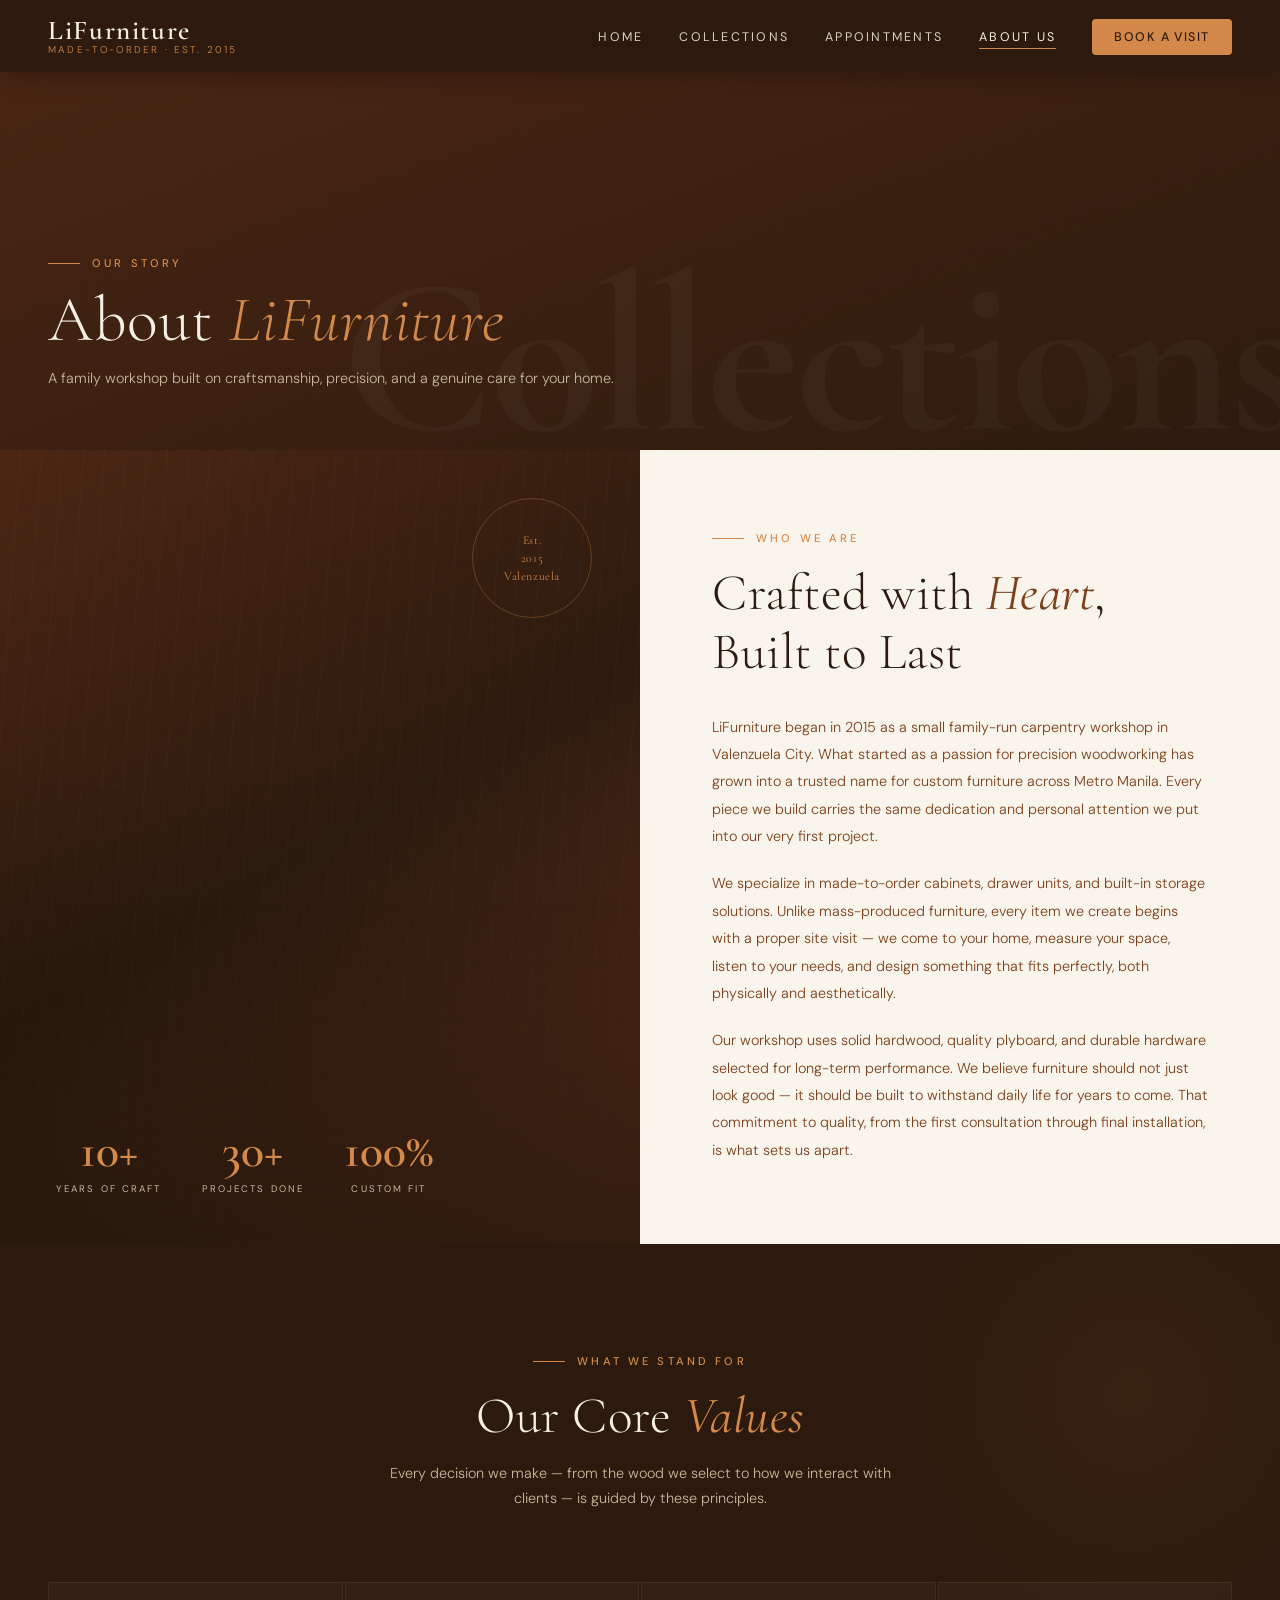
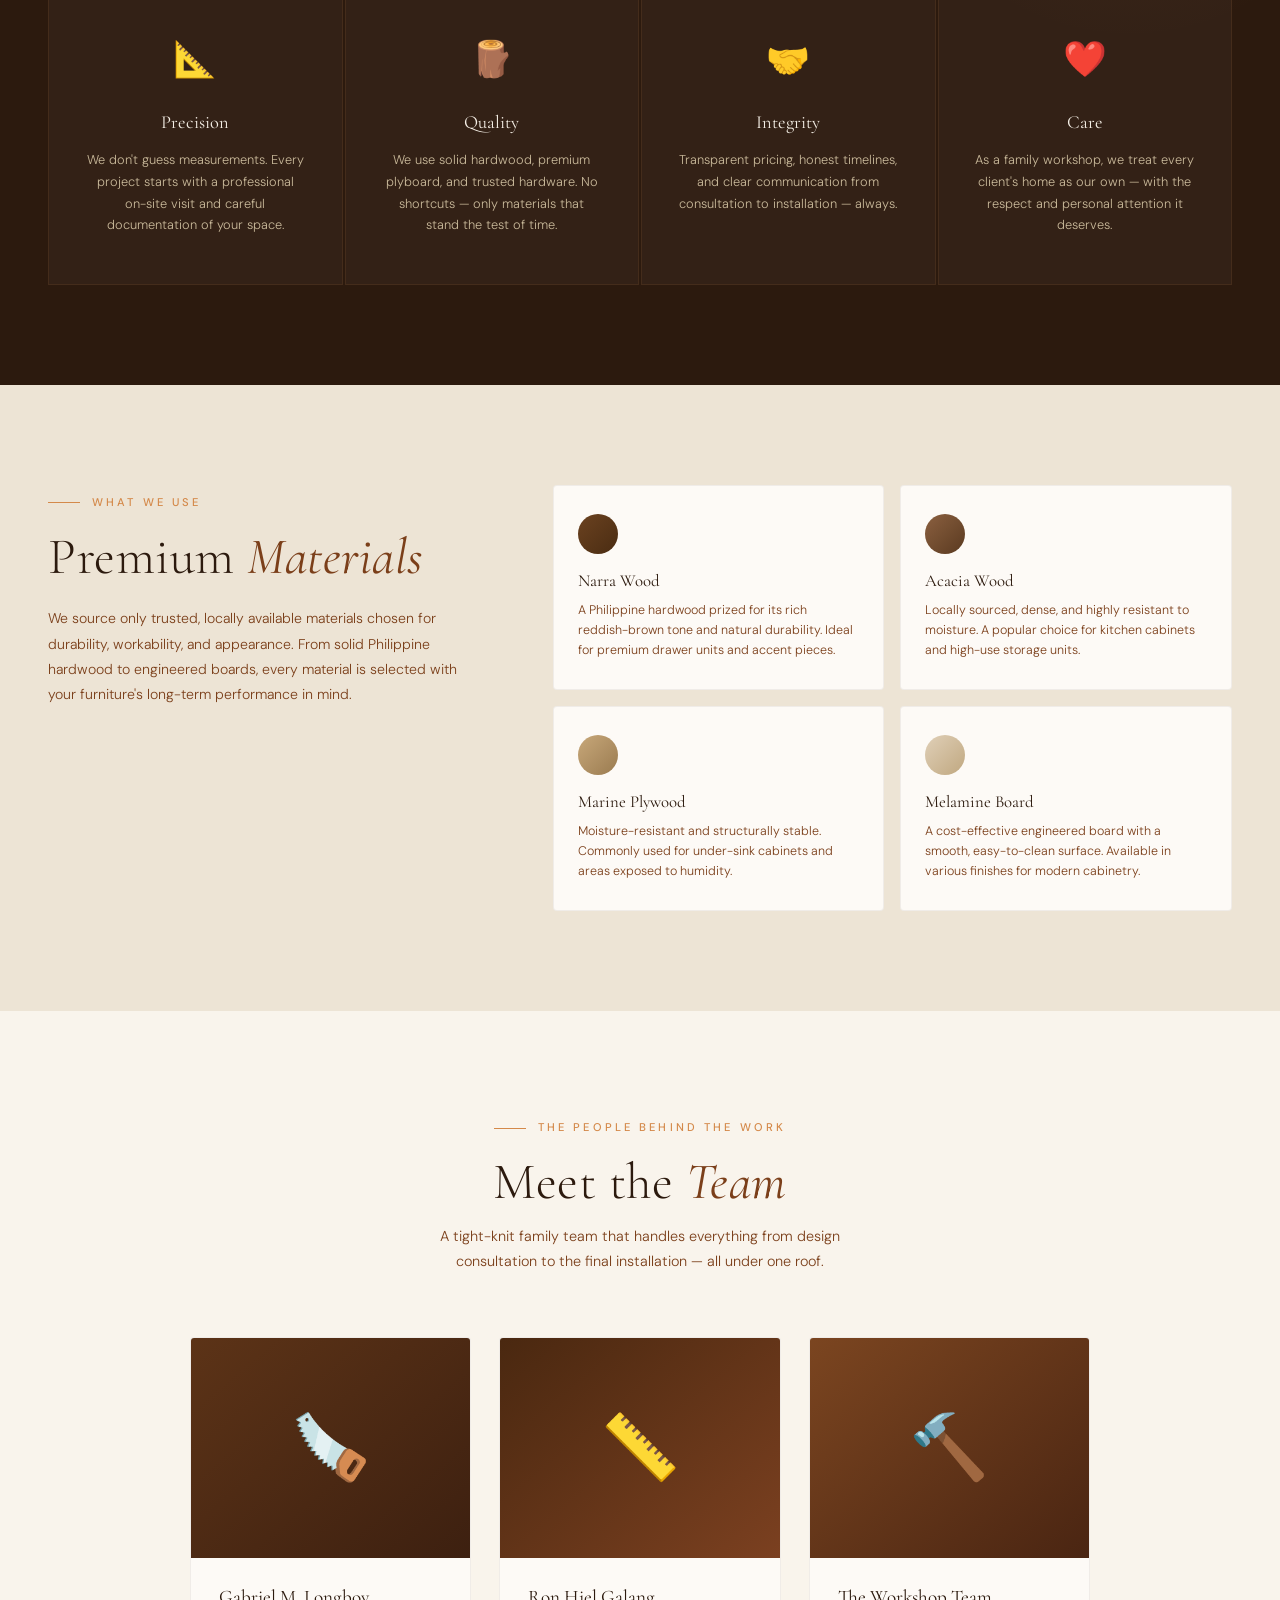
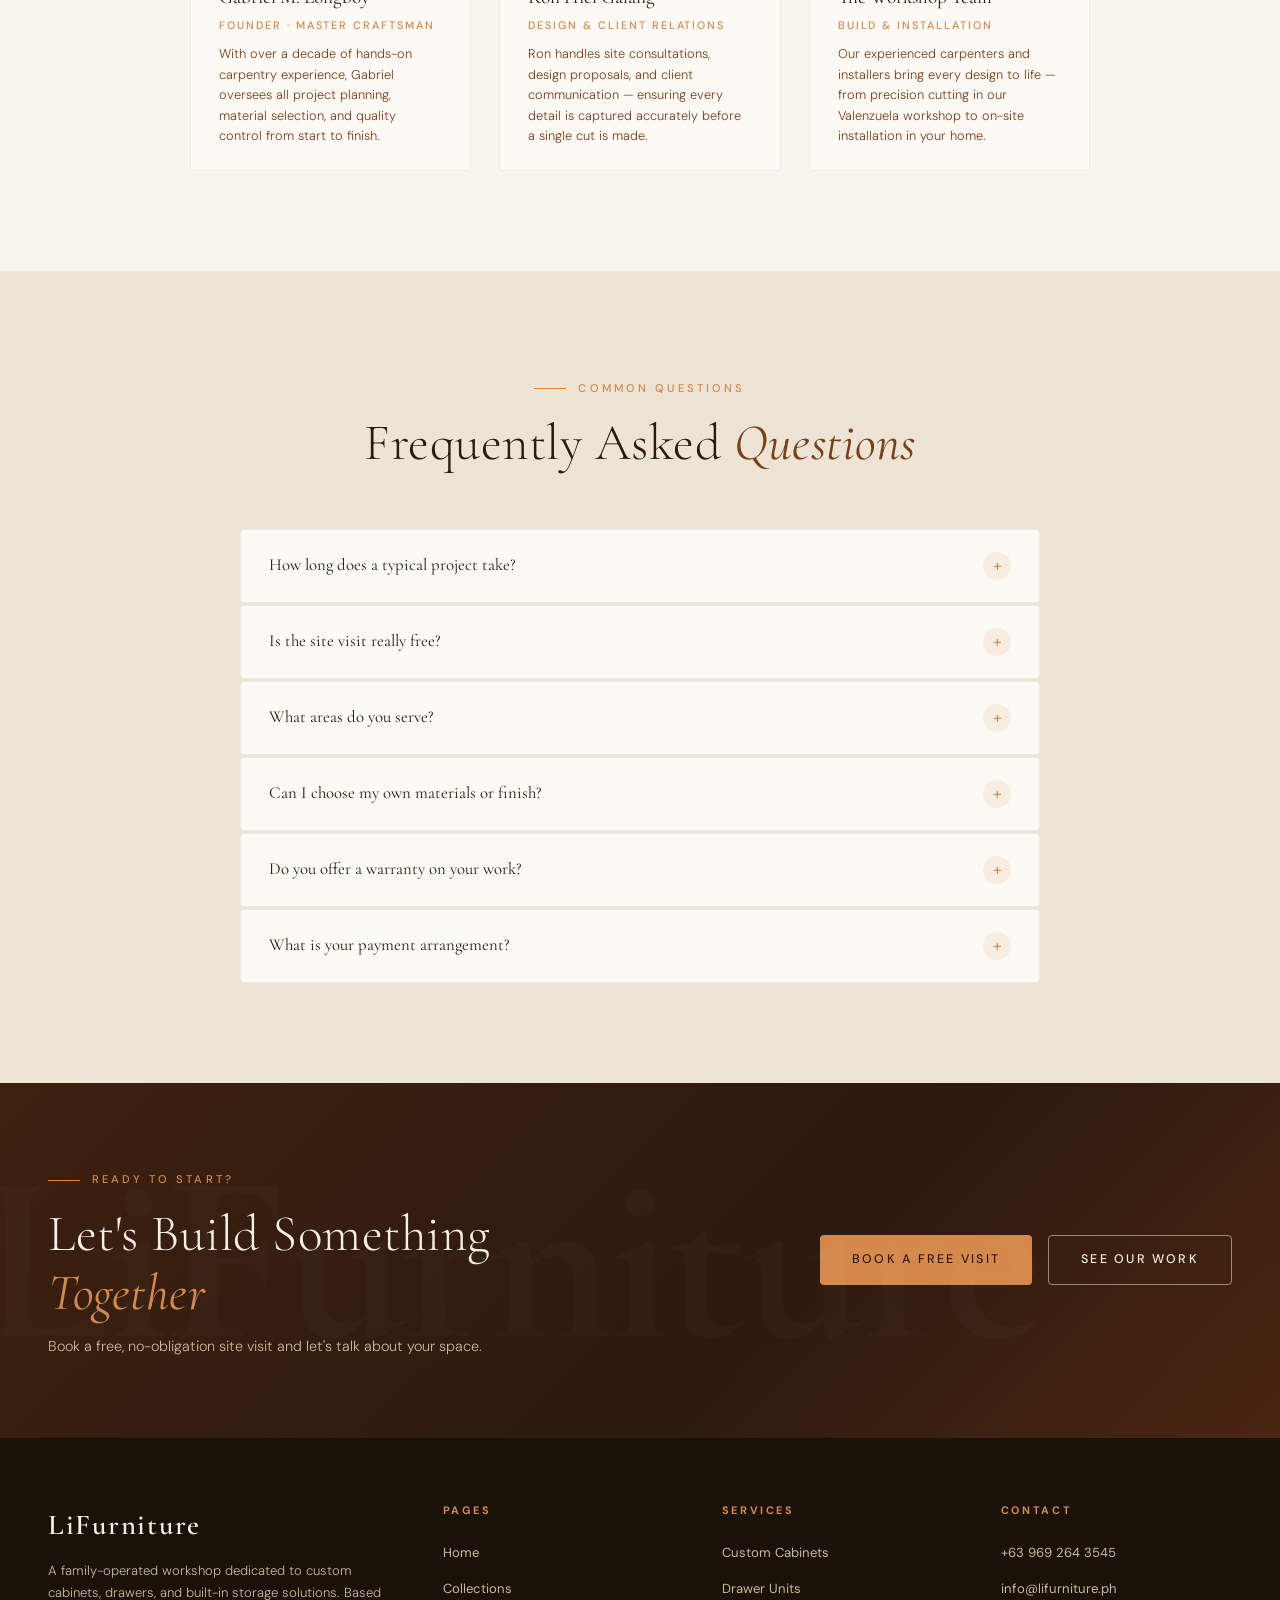
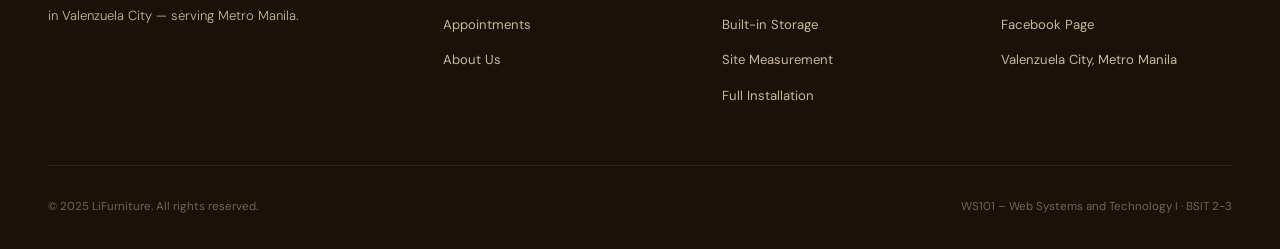
==== about.html @ 44eaa349 "Add files via upload" ====
<!DOCTYPE html>
<html lang="en">
<head>
  <meta charset="UTF-8" />
  <meta name="viewport" content="width=device-width, initial-scale=1.0" />
  <title>About Us – LiFurniture</title>
  <link rel="stylesheet" href="style.css" />
  <style>
    /* ── About page-specific styles ── */

    /* ── Story Section ── */
    .about-story {
      display: grid;
      grid-template-columns: 1fr 1fr;
      gap: 0;
      min-height: 540px;
    }

    .story-visual {
      background: linear-gradient(150deg, #4A2512 0%, #2C1A0E 50%, #6B3520 100%);
      position: relative;
      overflow: hidden;
      min-height: 460px;
    }

    /* Wood grain texture on visual panel */
    .story-visual::after {
      content: '';
      position: absolute;
      inset: 0;
      background-image: repeating-linear-gradient(
        94deg,
        transparent 0px, transparent 20px,
        rgba(255,255,255,0.018) 20px, rgba(255,255,255,0.018) 21px
      ),
      repeating-linear-gradient(
        180deg,
        transparent 0px, transparent 55px,
        rgba(0,0,0,0.04) 55px, rgba(0,0,0,0.04) 57px
      );
      pointer-events: none;
    }

    .story-visual-inner {
      position: absolute;
      inset: 0;
      display: flex;
      flex-direction: column;
      justify-content: flex-end;
      padding: 48px 56px;
      z-index: 1;
      background: linear-gradient(to top, rgba(26,18,8,0.7) 0%, transparent 60%);
    }

    .story-stat-row {
      display: flex;
      gap: 40px;
    }

    .story-stat {
      text-align: center;
    }

    .story-stat .num {
      font-family: var(--font-display);
      font-size: 3rem;
      font-weight: 600;
      color: var(--honey);
      line-height: 1;
    }

    .story-stat .label {
      font-size: 0.6rem;
      letter-spacing: 0.22em;
      text-transform: uppercase;
      color: var(--mist);
      margin-top: 6px;
    }

    /* Decorative ring */
    .story-ring {
      position: absolute;
      top: 48px; right: 48px;
      width: 120px; height: 120px;
      border: 1px solid rgba(212,137,74,0.3);
      border-radius: 50%;
      display: flex; align-items: center; justify-content: center;
      text-align: center;
      z-index: 2;
    }

    .story-ring span {
      font-family: var(--font-display);
      font-size: 0.75rem;
      font-weight: 400;
      color: var(--honey);
      line-height: 1.5;
      letter-spacing: 0.05em;
    }

    .story-text {
      background: var(--parchment);
      padding: 80px 72px;
      display: flex;
      flex-direction: column;
      justify-content: center;
    }

    .story-text p {
      font-size: 0.9rem;
      color: var(--cedar);
      line-height: 1.9;
      font-weight: 300;
      margin-bottom: 20px;
    }

    .story-text p:last-child { margin-bottom: 0; }

    /* ── Mission / Values ── */
    .values-section {
      background: var(--walnut);
      padding: 100px 48px;
      position: relative;
      overflow: hidden;
    }

    .values-section::before {
      content: '';
      position: absolute;
      top: -100px; right: -100px;
      width: 500px; height: 500px;
      border-radius: 50%;
      background: radial-gradient(circle, rgba(212,137,74,0.07) 0%, transparent 70%);
    }

    .values-header {
      text-align: center;
      margin-bottom: 72px;
    }

    .values-header .section-title { color: var(--cream); }
    .values-header .section-title em { color: var(--honey); }

    .values-header p {
      font-size: 0.9rem;
      color: var(--mist);
      margin-top: 16px;
      font-weight: 300;
      max-width: 520px;
      margin-left: auto;
      margin-right: auto;
      line-height: 1.7;
    }

    .values-grid {
      display: grid;
      grid-template-columns: repeat(4, 1fr);
      gap: 2px;
    }

    .value-card {
      padding: 48px 36px;
      background: rgba(255,255,255,0.03);
      border: 1px solid rgba(212,137,74,0.1);
      transition: background var(--transition);
      text-align: center;
    }

    .value-card:hover { background: rgba(212,137,74,0.07); }

    .value-icon {
      font-size: 2.2rem;
      margin-bottom: 20px;
    }

    .value-card h3 {
      font-family: var(--font-display);
      font-size: 1.15rem;
      font-weight: 400;
      color: var(--cream);
      margin-bottom: 12px;
    }

    .value-card p {
      font-size: 0.8rem;
      color: var(--mist);
      line-height: 1.7;
      font-weight: 300;
    }

    /* ── Materials ── */
    .materials-section {
      background: var(--linen);
      padding: 100px 48px;
    }

    .materials-inner {
      display: grid;
      grid-template-columns: 1fr 1.6fr;
      gap: 80px;
      align-items: start;
    }

    .materials-left .section-title { margin-bottom: 20px; }

    .materials-left p {
      font-size: 0.88rem;
      color: var(--cedar);
      line-height: 1.8;
      font-weight: 300;
    }

    .materials-grid {
      display: grid;
      grid-template-columns: 1fr 1fr;
      gap: 16px;
    }

    .material-card {
      background: var(--white);
      border-radius: var(--radius);
      padding: 28px 24px;
      border: 1px solid rgba(44,26,14,0.06);
      transition: transform var(--transition), box-shadow var(--transition);
    }

    .material-card:hover {
      transform: translateY(-3px);
      box-shadow: 0 12px 32px rgba(44,26,14,0.09);
    }

    .material-swatch {
      width: 40px; height: 40px;
      border-radius: 50%;
      margin-bottom: 14px;
    }

    .material-card h4 {
      font-family: var(--font-display);
      font-size: 1.05rem;
      font-weight: 400;
      color: var(--walnut);
      margin-bottom: 6px;
    }

    .material-card p {
      font-size: 0.78rem;
      color: var(--cedar);
      line-height: 1.6;
      font-weight: 300;
    }

    /* ── Team ── */
    .team-section {
      background: var(--parchment);
      padding: 100px 48px;
    }

    .team-header {
      text-align: center;
      margin-bottom: 64px;
    }

    .team-header p {
      font-size: 0.9rem;
      color: var(--cedar);
      margin-top: 12px;
      font-weight: 300;
      max-width: 480px;
      margin-left: auto; margin-right: auto;
      line-height: 1.7;
    }

    .team-grid {
      display: grid;
      grid-template-columns: repeat(3, 1fr);
      gap: 28px;
      max-width: 900px;
      margin: 0 auto;
    }

    .team-card {
      background: var(--white);
      border-radius: var(--radius);
      overflow: hidden;
      border: 1px solid rgba(44,26,14,0.06);
      transition: transform var(--transition), box-shadow var(--transition);
    }

    .team-card:hover {
      transform: translateY(-4px);
      box-shadow: 0 16px 40px rgba(44,26,14,0.1);
    }

    .team-avatar {
      height: 220px;
      display: flex;
      align-items: center;
      justify-content: center;
      font-size: 4rem;
      position: relative;
    }

    .team-card:nth-child(1) .team-avatar { background: linear-gradient(140deg, #5C3317 0%, #3D2010 100%); }
    .team-card:nth-child(2) .team-avatar { background: linear-gradient(140deg, #4A2810 0%, #7B4020 100%); }
    .team-card:nth-child(3) .team-avatar { background: linear-gradient(140deg, #7B4520 0%, #4A2512 100%); }

    .team-info {
      padding: 24px 28px;
    }

    .team-info h3 {
      font-family: var(--font-display);
      font-size: 1.2rem;
      font-weight: 400;
      color: var(--walnut);
      margin-bottom: 4px;
    }

    .team-info .role {
      font-size: 0.68rem;
      letter-spacing: 0.18em;
      text-transform: uppercase;
      color: var(--honey);
      margin-bottom: 10px;
      font-weight: 500;
    }

    .team-info p {
      font-size: 0.8rem;
      color: var(--cedar);
      line-height: 1.6;
      font-weight: 300;
    }

    /* ── FAQ ── */
    .faq-section {
      background: var(--linen);
      padding: 100px 48px;
    }

    .faq-inner {
      max-width: 800px;
      margin: 0 auto;
    }

    .faq-header {
      text-align: center;
      margin-bottom: 56px;
    }

    .faq-list {
      display: flex;
      flex-direction: column;
      gap: 2px;
    }

    .faq-item {
      background: var(--white);
      border: 1px solid rgba(44,26,14,0.07);
      border-radius: var(--radius);
      overflow: hidden;
    }

    .faq-question {
      display: flex;
      justify-content: space-between;
      align-items: center;
      padding: 22px 28px;
      cursor: pointer;
      user-select: none;
      transition: background var(--transition);
    }

    .faq-question:hover { background: var(--parchment); }

    .faq-question h4 {
      font-family: var(--font-display);
      font-size: 1.05rem;
      font-weight: 400;
      color: var(--walnut);
    }

    .faq-toggle {
      width: 28px; height: 28px;
      border-radius: 50%;
      background: rgba(212,137,74,0.12);
      display: flex; align-items: center; justify-content: center;
      font-size: 1rem;
      color: var(--honey);
      flex-shrink: 0;
      transition: transform var(--transition), background var(--transition);
    }

    .faq-item.open .faq-toggle {
      transform: rotate(45deg);
      background: var(--honey);
      color: var(--walnut);
    }

    .faq-answer {
      max-height: 0;
      overflow: hidden;
      transition: max-height 0.4s ease, padding 0.3s ease;
      padding: 0 28px;
    }

    .faq-item.open .faq-answer {
      max-height: 300px;
      padding: 0 28px 22px;
    }

    .faq-answer p {
      font-size: 0.85rem;
      color: var(--cedar);
      line-height: 1.8;
      font-weight: 300;
    }

    /* ── Responsive ── */
    @media (max-width: 1024px) {
      .about-story { grid-template-columns: 1fr; }
      .story-text { padding: 64px 48px; }
      .values-grid { grid-template-columns: 1fr 1fr; }
      .materials-inner { grid-template-columns: 1fr; gap: 48px; }
      .team-grid { grid-template-columns: 1fr 1fr; max-width: 640px; }
    }

    @media (max-width: 768px) {
      .about-story { grid-template-columns: 1fr; }
      .story-text { padding: 56px 24px; }
      .values-section,
      .materials-section,
      .team-section,
      .faq-section { padding: 64px 24px; }
      .values-grid { grid-template-columns: 1fr; }
      .materials-grid { grid-template-columns: 1fr; }
      .team-grid { grid-template-columns: 1fr; max-width: 380px; }
      .story-ring { display: none; }
    }
  </style>
</head>
<body>

  <!-- ══════════════════════════════════════════════
       NAVIGATION
  ══════════════════════════════════════════════ -->
  <nav class="nav scrolled" id="mainNav">
    <a href="index.html" class="nav-logo">
      <span class="wordmark">LiFurniture</span>
      <span class="tagline">Made-to-Order · Est. 2015</span>
    </a>

    <ul class="nav-links" id="navLinks">
      <li><a href="index.html">Home</a></li>
      <li><a href="collections.html">Collections</a></li>
      <li><a href="appointments.html">Appointments</a></li>
      <li><a href="about.html" class="active">About Us</a></li>
      <li><a href="appointments.html" class="nav-cta">Book a Visit</a></li>
    </ul>

    <button class="nav-toggle" id="navToggle" aria-label="Toggle menu">
      <span></span><span></span><span></span>
    </button>
  </nav>

  <!-- ══════════════════════════════════════════════
       PAGE HERO
  ══════════════════════════════════════════════ -->
  <section class="page-hero" style="padding-top: var(--nav-h);">
    <div class="page-hero-content">
      <span class="section-label" style="color: var(--honey); margin-bottom: 12px;">Our Story</span>
      <h1 class="page-hero-title">About <em>LiFurniture</em></h1>
      <p class="page-hero-sub">A family workshop built on craftsmanship, precision, and a genuine care for your home.</p>
    </div>
  </section>

  <!-- ══════════════════════════════════════════════
       STORY SECTION
  ══════════════════════════════════════════════ -->
  <div class="about-story">

    <!-- Visual / Stats panel -->
    <div class="story-visual">
      <div class="story-ring">
        <span>Est.<br>2015<br>Valenzuela</span>
      </div>
      <div class="story-visual-inner">
        <div class="story-stat-row">
          <div class="story-stat">
            <div class="num">10+</div>
            <div class="label">Years of Craft</div>
          </div>
          <div class="story-stat">
            <div class="num">30+</div>
            <div class="label">Projects Done</div>
          </div>
          <div class="story-stat">
            <div class="num">100%</div>
            <div class="label">Custom Fit</div>
          </div>
        </div>
      </div>
    </div>

    <!-- Text panel -->
    <div class="story-text">
      <span class="section-label">Who We Are</span>
      <h2 class="section-title" style="margin-bottom: 32px;">Crafted with <em>Heart</em>,<br>Built to Last</h2>
      <p>
        LiFurniture began in 2015 as a small family-run carpentry workshop in Valenzuela City. What started as a passion for precision woodworking has grown into a trusted name for custom furniture across Metro Manila. Every piece we build carries the same dedication and personal attention we put into our very first project.
      </p>
      <p>
        We specialize in made-to-order cabinets, drawer units, and built-in storage solutions. Unlike mass-produced furniture, every item we create begins with a proper site visit — we come to your home, measure your space, listen to your needs, and design something that fits perfectly, both physically and aesthetically.
      </p>
      <p>
        Our workshop uses solid hardwood, quality plyboard, and durable hardware selected for long-term performance. We believe furniture should not just look good — it should be built to withstand daily life for years to come. That commitment to quality, from the first consultation through final installation, is what sets us apart.
      </p>
    </div>
  </div>

  <!-- ══════════════════════════════════════════════
       VALUES / MISSION
  ══════════════════════════════════════════════ -->
  <section class="values-section">
    <div class="values-header">
      <span class="section-label" style="justify-content: center; color: var(--honey);">What We Stand For</span>
      <h2 class="section-title">Our Core <em>Values</em></h2>
      <p>Every decision we make — from the wood we select to how we interact with clients — is guided by these principles.</p>
    </div>

    <div class="values-grid">
      <div class="value-card">
        <div class="value-icon">📐</div>
        <h3>Precision</h3>
        <p>We don't guess measurements. Every project starts with a professional on-site visit and careful documentation of your space.</p>
      </div>
      <div class="value-card">
        <div class="value-icon">🪵</div>
        <h3>Quality</h3>
        <p>We use solid hardwood, premium plyboard, and trusted hardware. No shortcuts — only materials that stand the test of time.</p>
      </div>
      <div class="value-card">
        <div class="value-icon">🤝</div>
        <h3>Integrity</h3>
        <p>Transparent pricing, honest timelines, and clear communication from consultation to installation — always.</p>
      </div>
      <div class="value-card">
        <div class="value-icon">❤️</div>
        <h3>Care</h3>
        <p>As a family workshop, we treat every client's home as our own — with the respect and personal attention it deserves.</p>
      </div>
    </div>
  </section>

  <!-- ══════════════════════════════════════════════
       MATERIALS
  ══════════════════════════════════════════════ -->
  <section class="materials-section">
    <div class="materials-inner">
      <div class="materials-left">
        <span class="section-label">What We Use</span>
        <h2 class="section-title">Premium <em>Materials</em></h2>
        <p>
          We source only trusted, locally available materials chosen for durability, workability, and appearance. From solid Philippine hardwood to engineered boards, every material is selected with your furniture's long-term performance in mind.
        </p>
      </div>

      <div class="materials-grid">
        <div class="material-card">
          <div class="material-swatch" style="background: linear-gradient(135deg, #6B4220 0%, #4A2C12 100%);"></div>
          <h4>Narra Wood</h4>
          <p>A Philippine hardwood prized for its rich reddish-brown tone and natural durability. Ideal for premium drawer units and accent pieces.</p>
        </div>
        <div class="material-card">
          <div class="material-swatch" style="background: linear-gradient(135deg, #8B6040 0%, #5A3A20 100%);"></div>
          <h4>Acacia Wood</h4>
          <p>Locally sourced, dense, and highly resistant to moisture. A popular choice for kitchen cabinets and high-use storage units.</p>
        </div>
        <div class="material-card">
          <div class="material-swatch" style="background: linear-gradient(135deg, #C8A87A 0%, #9A7B50 100%);"></div>
          <h4>Marine Plywood</h4>
          <p>Moisture-resistant and structurally stable. Commonly used for under-sink cabinets and areas exposed to humidity.</p>
        </div>
        <div class="material-card">
          <div class="material-swatch" style="background: linear-gradient(135deg, #E0D0B8 0%, #C0A880 100%);"></div>
          <h4>Melamine Board</h4>
          <p>A cost-effective engineered board with a smooth, easy-to-clean surface. Available in various finishes for modern cabinetry.</p>
        </div>
      </div>
    </div>
  </section>

  <!-- ══════════════════════════════════════════════
       TEAM
  ══════════════════════════════════════════════ -->
  <section class="team-section">
    <div class="team-header">
      <span class="section-label" style="justify-content: center;">The People Behind the Work</span>
      <h2 class="section-title">Meet the <em>Team</em></h2>
      <p>A tight-knit family team that handles everything from design consultation to the final installation — all under one roof.</p>
    </div>

    <div class="team-grid">
      <div class="team-card">
        <div class="team-avatar">🪚</div>
        <div class="team-info">
          <h3>Gabriel M. Longboy</h3>
          <p class="role">Founder · Master Craftsman</p>
          <p>With over a decade of hands-on carpentry experience, Gabriel oversees all project planning, material selection, and quality control from start to finish.</p>
        </div>
      </div>
      <div class="team-card">
        <div class="team-avatar">📏</div>
        <div class="team-info">
          <h3>Ron Hiel Galang</h3>
          <p class="role">Design & Client Relations</p>
          <p>Ron handles site consultations, design proposals, and client communication — ensuring every detail is captured accurately before a single cut is made.</p>
        </div>
      </div>
      <div class="team-card">
        <div class="team-avatar">🔨</div>
        <div class="team-info">
          <h3>The Workshop Team</h3>
          <p class="role">Build & Installation</p>
          <p>Our experienced carpenters and installers bring every design to life — from precision cutting in our Valenzuela workshop to on-site installation in your home.</p>
        </div>
      </div>
    </div>
  </section>

  <!-- ══════════════════════════════════════════════
       FAQ
  ══════════════════════════════════════════════ -->
  <section class="faq-section">
    <div class="faq-inner">
      <div class="faq-header">
        <span class="section-label" style="justify-content: center;">Common Questions</span>
        <h2 class="section-title">Frequently Asked <em>Questions</em></h2>
      </div>

      <div class="faq-list">

        <div class="faq-item">
          <div class="faq-question">
            <h4>How long does a typical project take?</h4>
            <span class="faq-toggle">+</span>
          </div>
          <div class="faq-answer">
            <p>Project timelines vary depending on complexity and materials. A standard cabinet unit typically takes 2–3 weeks from design approval to installation. Larger or more complex projects (such as full kitchen sets or multi-room builds) may take 4–6 weeks. We'll give you an accurate timeline after the site visit.</p>
          </div>
        </div>

        <div class="faq-item">
          <div class="faq-question">
            <h4>Is the site visit really free?</h4>
            <span class="faq-toggle">+</span>
          </div>
          <div class="faq-answer">
            <p>Yes, absolutely. The initial consultation and site visit — including measurements and a preliminary design discussion — are completely free of charge with no obligation to proceed. We only begin charging once you formally approve the design and quote.</p>
          </div>
        </div>

        <div class="faq-item">
          <div class="faq-question">
            <h4>What areas do you serve?</h4>
            <span class="faq-toggle">+</span>
          </div>
          <div class="faq-answer">
            <p>Our workshop is based in Valenzuela City, and we serve all areas within Metro Manila including Quezon City, Caloocan, Malabon, Navotas, and surrounding cities. For areas outside Metro Manila, please reach out to us directly and we'll see what we can arrange.</p>
          </div>
        </div>

        <div class="faq-item">
          <div class="faq-question">
            <h4>Can I choose my own materials or finish?</h4>
            <span class="faq-toggle">+</span>
          </div>
          <div class="faq-answer">
            <p>Definitely. Part of our consultation process is discussing your material preferences, color or finish options, and hardware choices. We'll present you with samples and guide you toward the best options for your budget and space.</p>
          </div>
        </div>

        <div class="faq-item">
          <div class="faq-question">
            <h4>Do you offer a warranty on your work?</h4>
            <span class="faq-toggle">+</span>
          </div>
          <div class="faq-answer">
            <p>Yes. We stand behind the quality of our craftsmanship. All our completed installations come with a workmanship warranty covering structural issues and installation defects. Details are included in your project agreement. We're always available for after-service support as well.</p>
          </div>
        </div>

        <div class="faq-item">
          <div class="faq-question">
            <h4>What is your payment arrangement?</h4>
            <span class="faq-toggle">+</span>
          </div>
          <div class="faq-answer">
            <p>We typically work on a milestone-based payment structure: a downpayment upon project approval, a progress payment when production begins, and the final balance upon installation completion. Full payment terms are discussed and agreed upon before any work begins.</p>
          </div>
        </div>

      </div>
    </div>
  </section>

  <!-- ══════════════════════════════════════════════
       CTA BANNER
  ══════════════════════════════════════════════ -->
  <section class="cta-banner" style="padding: 80px 48px;">
    <div class="cta-text">
      <span class="section-label">Ready to Start?</span>
      <h2 class="section-title" style="color: var(--cream);">
        Let's Build Something<br><em>Together</em>
      </h2>
      <p class="cta-sub">Book a free, no-obligation site visit and let's talk about your space.</p>
    </div>
    <div style="display: flex; gap: 16px; flex-wrap: wrap;">
      <a href="appointments.html" class="btn btn-primary">Book a Free Visit</a>
      <a href="collections.html" class="btn btn-outline">See Our Work</a>
    </div>
  </section>

  <!-- ══════════════════════════════════════════════
       FOOTER
  ══════════════════════════════════════════════ -->
  <footer class="footer">
    <div class="footer-top">
      <div class="footer-brand">
        <div class="wordmark">LiFurniture</div>
        <p>A family-operated workshop dedicated to custom cabinets, drawers, and built-in storage solutions. Based in Valenzuela City — serving Metro Manila.</p>
      </div>
      <div class="footer-col">
        <h4>Pages</h4>
        <ul>
          <li><a href="index.html">Home</a></li>
          <li><a href="collections.html">Collections</a></li>
          <li><a href="appointments.html">Appointments</a></li>
          <li><a href="about.html">About Us</a></li>
        </ul>
      </div>
      <div class="footer-col">
        <h4>Services</h4>
        <ul>
          <li><a href="#">Custom Cabinets</a></li>
          <li><a href="#">Drawer Units</a></li>
          <li><a href="#">Built-in Storage</a></li>
          <li><a href="#">Site Measurement</a></li>
          <li><a href="#">Full Installation</a></li>
        </ul>
      </div>
      <div class="footer-col">
        <h4>Contact</h4>
        <ul>
          <li><a href="tel:+639692643545">+63 969 264 3545</a></li>
          <li><a href="mailto:info@lifurniture.ph">info@lifurniture.ph</a></li>
          <li><a href="#">Facebook Page</a></li>
          <li><a href="#">Valenzuela City, Metro Manila</a></li>
        </ul>
      </div>
    </div>
    <div class="footer-bottom">
      <span>© 2025 LiFurniture. All rights reserved.</span>
      <span>WS101 – Web Systems and Technology I · BSIT 2-3</span>
    </div>
  </footer>

  <script>
    // ── Navbar ──
    const nav = document.getElementById('mainNav');
    window.addEventListener('scroll', () => {
      nav.classList.toggle('scrolled', window.scrollY > 40);
      if (window.scrollY <= 40) nav.classList.add('scrolled');
    });
    document.getElementById('navToggle').addEventListener('click', () => {
      document.getElementById('navLinks').classList.toggle('open');
    });

    // ── FAQ accordion ──
    document.querySelectorAll('.faq-item').forEach(item => {
      item.querySelector('.faq-question').addEventListener('click', () => {
        const isOpen = item.classList.contains('open');
        // Close all
        document.querySelectorAll('.faq-item').forEach(i => i.classList.remove('open'));
        // Toggle clicked
        if (!isOpen) item.classList.add('open');
      });
    });
  </script>
</body>
</html>
---- style.css ----
/* ============================================================
   LiFurniture – style.css
   Aesthetic: Warm craftsman luxury — dark walnut tones,
   cream accents, editorial typography, tactile textures
   ============================================================ */

@import url('https://fonts.googleapis.com/css2?family=Cormorant+Garamond:ital,wght@0,300;0,400;0,600;1,300;1,400&family=DM+Sans:wght@300;400;500&family=Playfair+Display:ital,wght@0,700;1,400&display=swap');

/* ── CSS Variables ── */
:root {
  --walnut:    #2C1A0E;
  --mahogany:  #4A2512;
  --cedar:     #7B3F1A;
  --oak:       #B5651D;
  --honey:     #D4894A;
  --cream:     #F5EFE6;
  --linen:     #EDE4D5;
  --parchment: #F9F4EC;
  --charcoal:  #1A1208;
  --mist:      #C9B99A;
  --white:     #FDFAF6;

  --font-display: 'Cormorant Garamond', Georgia, serif;
  --font-body:    'DM Sans', sans-serif;
  --font-accent:  'Playfair Display', Georgia, serif;

  --nav-h: 72px;
  --radius: 4px;
  --transition: 0.35s cubic-bezier(0.4, 0, 0.2, 1);
}

/* ── Reset ── */
*, *::before, *::after { box-sizing: border-box; margin: 0; padding: 0; }

html { scroll-behavior: smooth; font-size: 16px; }

body {
  font-family: var(--font-body);
  background: var(--parchment);
  color: var(--walnut);
  line-height: 1.6;
  overflow-x: hidden;
}

img { display: block; width: 100%; height: 100%; object-fit: cover; }
a { text-decoration: none; color: inherit; }
ul { list-style: none; }

/* ── Noise texture overlay ── */
body::before {
  content: '';
  position: fixed;
  inset: 0;
  background-image: url("data:image/svg+xml,%3Csvg xmlns='http://www.w3.org/2000/svg' width='300' height='300'%3E%3Cfilter id='n'%3E%3CfeTurbulence type='fractalNoise' baseFrequency='0.75' numOctaves='4' stitchTiles='stitch'/%3E%3C/filter%3E%3Crect width='300' height='300' filter='url(%23n)' opacity='0.03'/%3E%3C/svg%3E");
  pointer-events: none;
  z-index: 9999;
  opacity: 0.5;
}

/* ============================================================
   NAVIGATION
   ============================================================ */
.nav {
  position: fixed;
  top: 0; left: 0; right: 0;
  height: var(--nav-h);
  display: flex;
  align-items: center;
  justify-content: space-between;
  padding: 0 48px;
  z-index: 100;
  transition: background var(--transition), box-shadow var(--transition);
}

.nav.scrolled {
  background: rgba(44, 26, 14, 0.96);
  backdrop-filter: blur(12px);
  box-shadow: 0 2px 24px rgba(0,0,0,0.3);
}

.nav-logo {
  display: flex;
  flex-direction: column;
  line-height: 1;
}

.nav-logo .wordmark {
  font-family: var(--font-display);
  font-size: 1.7rem;
  font-weight: 600;
  letter-spacing: 0.06em;
  color: var(--cream);
}

.nav-logo .tagline {
  font-size: 0.62rem;
  letter-spacing: 0.22em;
  text-transform: uppercase;
  color: var(--honey);
  font-weight: 300;
}

.nav-links {
  display: flex;
  gap: 36px;
  align-items: center;
}

.nav-links a {
  font-size: 0.78rem;
  letter-spacing: 0.18em;
  text-transform: uppercase;
  color: var(--cream);
  font-weight: 400;
  position: relative;
  padding-bottom: 4px;
  opacity: 0.85;
  transition: opacity var(--transition);
}

.nav-links a::after {
  content: '';
  position: absolute;
  bottom: 0; left: 0;
  width: 0; height: 1px;
  background: var(--honey);
  transition: width var(--transition);
}

.nav-links a:hover { opacity: 1; }
.nav-links a:hover::after { width: 100%; }
.nav-links a.active { opacity: 1; }
.nav-links a.active::after { width: 100%; }

.nav-cta {
  background: var(--honey) !important;
  color: var(--walnut) !important;
  padding: 10px 22px !important;
  font-weight: 500 !important;
  opacity: 1 !important;
  letter-spacing: 0.12em !important;
  border-radius: var(--radius);
  transition: background var(--transition) !important;
}

.nav-cta::after { display: none !important; }
.nav-cta:hover { background: var(--oak) !important; color: var(--white) !important; }

/* Mobile hamburger */
.nav-toggle {
  display: none;
  flex-direction: column;
  gap: 5px;
  cursor: pointer;
  padding: 4px;
}
.nav-toggle span {
  display: block;
  width: 24px; height: 2px;
  background: var(--cream);
  transition: var(--transition);
}

/* ============================================================
   BUTTONS
   ============================================================ */
.btn {
  display: inline-flex;
  align-items: center;
  gap: 8px;
  font-family: var(--font-body);
  font-size: 0.78rem;
  font-weight: 500;
  letter-spacing: 0.18em;
  text-transform: uppercase;
  padding: 14px 32px;
  border-radius: var(--radius);
  cursor: pointer;
  transition: var(--transition);
  border: none;
}

.btn-primary {
  background: var(--honey);
  color: var(--walnut);
}
.btn-primary:hover {
  background: var(--oak);
  color: var(--white);
  transform: translateY(-2px);
  box-shadow: 0 8px 24px rgba(74, 37, 18, 0.3);
}

.btn-outline {
  background: transparent;
  color: var(--cream);
  border: 1px solid rgba(245, 239, 230, 0.5);
}
.btn-outline:hover {
  background: rgba(245, 239, 230, 0.1);
  border-color: var(--cream);
  transform: translateY(-2px);
}

.btn-dark {
  background: var(--walnut);
  color: var(--cream);
}
.btn-dark:hover {
  background: var(--mahogany);
  transform: translateY(-2px);
  box-shadow: 0 8px 24px rgba(44, 26, 14, 0.3);
}

/* ============================================================
   SECTION LABELS
   ============================================================ */
.section-label {
  display: inline-flex;
  align-items: center;
  gap: 12px;
  font-size: 0.7rem;
  letter-spacing: 0.28em;
  text-transform: uppercase;
  color: var(--honey);
  font-weight: 500;
  margin-bottom: 16px;
}

.section-label::before {
  content: '';
  display: block;
  width: 32px; height: 1px;
  background: var(--honey);
}

.section-title {
  font-family: var(--font-display);
  font-size: clamp(2rem, 4vw, 3.2rem);
  font-weight: 300;
  line-height: 1.15;
  color: var(--walnut);
  letter-spacing: 0.01em;
}

.section-title em {
  font-style: italic;
  font-weight: 400;
  color: var(--cedar);
}

/* ============================================================
   HOMEPAGE – HERO
   ============================================================ */
.hero {
  position: relative;
  height: 100vh;
  min-height: 640px;
  display: flex;
  align-items: flex-end;
  padding: 0 48px 72px;
  overflow: hidden;
}

.hero-bg {
  position: absolute;
  inset: 0;
  background:
    linear-gradient(to top, rgba(26,18,8,0.85) 0%, rgba(26,18,8,0.35) 50%, rgba(26,18,8,0.2) 100%),
    linear-gradient(135deg, #3D2010 0%, #6B3520 30%, #8B5030 60%, #5A2D15 100%);
  z-index: 0;
}

/* Wood grain SVG pattern */
.hero-bg::after {
  content: '';
  position: absolute;
  inset: 0;
  background-image: repeating-linear-gradient(
    92deg,
    transparent 0px,
    transparent 18px,
    rgba(255,255,255,0.015) 18px,
    rgba(255,255,255,0.015) 19px
  ),
  repeating-linear-gradient(
    178deg,
    transparent 0px,
    transparent 60px,
    rgba(0,0,0,0.04) 60px,
    rgba(0,0,0,0.04) 62px
  );
}

.hero-badge {
  position: absolute;
  top: 120px; right: 72px;
  width: 110px; height: 110px;
  border: 1px solid rgba(212, 137, 74, 0.6);
  border-radius: 50%;
  display: flex;
  flex-direction: column;
  align-items: center;
  justify-content: center;
  text-align: center;
  animation: rotateBadge 20s linear infinite;
}

.hero-badge .badge-inner {
  display: flex;
  flex-direction: column;
  align-items: center;
}

.hero-badge .badge-num {
  font-family: var(--font-display);
  font-size: 1.8rem;
  font-weight: 600;
  color: var(--honey);
  line-height: 1;
}

.hero-badge .badge-text {
  font-size: 0.55rem;
  letter-spacing: 0.2em;
  text-transform: uppercase;
  color: var(--mist);
  line-height: 1.4;
  text-align: center;
}

@keyframes rotateBadge {
  from { transform: rotate(0deg); }
  to { transform: rotate(360deg); }
}

/* Counter-rotate the inner content */
.hero-badge .badge-inner {
  animation: rotateBadge 20s linear infinite reverse;
}

.hero-content {
  position: relative;
  z-index: 1;
  max-width: 680px;
}

.hero-eyebrow {
  font-size: 0.68rem;
  letter-spacing: 0.3em;
  text-transform: uppercase;
  color: var(--honey);
  font-weight: 400;
  margin-bottom: 20px;
  opacity: 0;
  transform: translateY(20px);
  animation: fadeUp 0.8s 0.2s forwards;
}

.hero-title {
  font-family: var(--font-display);
  font-size: clamp(2.8rem, 6vw, 5.5rem);
  font-weight: 300;
  line-height: 1.08;
  color: var(--cream);
  letter-spacing: 0.01em;
  margin-bottom: 24px;
  opacity: 0;
  transform: translateY(20px);
  animation: fadeUp 0.8s 0.4s forwards;
}

.hero-title em {
  font-style: italic;
  color: var(--honey);
}

.hero-sub {
  font-size: 0.95rem;
  color: var(--mist);
  font-weight: 300;
  max-width: 420px;
  margin-bottom: 40px;
  line-height: 1.7;
  opacity: 0;
  transform: translateY(20px);
  animation: fadeUp 0.8s 0.6s forwards;
}

.hero-actions {
  display: flex;
  gap: 16px;
  flex-wrap: wrap;
  opacity: 0;
  transform: translateY(20px);
  animation: fadeUp 0.8s 0.8s forwards;
}

/* Scroll indicator */
.hero-scroll {
  position: absolute;
  bottom: 32px;
  right: 48px;
  display: flex;
  align-items: center;
  gap: 10px;
  color: var(--mist);
  font-size: 0.65rem;
  letter-spacing: 0.2em;
  text-transform: uppercase;
  z-index: 1;
  opacity: 0;
  animation: fadeIn 1s 1.2s forwards;
}

.hero-scroll .scroll-line {
  width: 40px;
  height: 1px;
  background: var(--mist);
  position: relative;
  overflow: hidden;
}

.hero-scroll .scroll-line::after {
  content: '';
  position: absolute;
  top: 0; left: -100%;
  width: 100%; height: 100%;
  background: var(--honey);
  animation: scrollLine 1.8s 1.5s ease-in-out infinite;
}

@keyframes scrollLine {
  0% { left: -100%; }
  100% { left: 100%; }
}

/* ── Stats bar ── */
.hero-stats {
  position: absolute;
  right: 0;
  bottom: 0;
  display: flex;
  background: rgba(26,18,8,0.7);
  backdrop-filter: blur(8px);
  border-top: 1px solid rgba(212,137,74,0.2);
  z-index: 2;
}

.stat-item {
  padding: 20px 36px;
  text-align: center;
  border-left: 1px solid rgba(212,137,74,0.15);
}

.stat-num {
  font-family: var(--font-display);
  font-size: 2rem;
  font-weight: 600;
  color: var(--honey);
  line-height: 1;
}

.stat-label {
  font-size: 0.6rem;
  letter-spacing: 0.2em;
  text-transform: uppercase;
  color: var(--mist);
  margin-top: 4px;
}

/* ============================================================
   FEATURED PROJECTS
   ============================================================ */
.featured {
  padding: 100px 48px;
  background: var(--parchment);
}

.featured-header {
  display: flex;
  justify-content: space-between;
  align-items: flex-end;
  margin-bottom: 60px;
}

.featured-header .right {
  font-size: 0.8rem;
  color: var(--cedar);
  letter-spacing: 0.08em;
}

.projects-grid {
  display: grid;
  grid-template-columns: 1.4fr 1fr;
  grid-template-rows: auto auto;
  gap: 20px;
}

.project-card {
  position: relative;
  overflow: hidden;
  border-radius: var(--radius);
  cursor: pointer;
}

.project-card:first-child {
  grid-row: 1 / 3;
  min-height: 560px;
}

.project-card .card-img {
  width: 100%; height: 100%;
  min-height: 260px;
  transition: transform 0.6s cubic-bezier(0.4, 0, 0.2, 1);
}

/* Simulated furniture images with CSS gradients */
.project-card:nth-child(1) .card-img {
  background: linear-gradient(160deg, #5C3317 0%, #3D2010 40%, #7B4520 70%, #4A2512 100%);
  min-height: 560px;
}
.project-card:nth-child(2) .card-img {
  background: linear-gradient(140deg, #8B5E3C 0%, #5A3520 50%, #3D2010 100%);
}
.project-card:nth-child(3) .card-img {
  background: linear-gradient(140deg, #6B4226 0%, #4A2C15 50%, #2C1A0E 100%);
}

/* Wood grain lines on cards */
.card-img::after {
  content: '';
  position: absolute;
  inset: 0;
  background-image: repeating-linear-gradient(
    95deg,
    transparent 0px,
    transparent 24px,
    rgba(255,255,255,0.03) 24px,
    rgba(255,255,255,0.03) 25px
  );
  pointer-events: none;
}

.project-card:hover .card-img { transform: scale(1.05); }

.card-overlay {
  position: absolute;
  bottom: 0; left: 0; right: 0;
  padding: 28px 28px 24px;
  background: linear-gradient(to top, rgba(26,18,8,0.92) 0%, transparent 100%);
  transform: translateY(8px);
  transition: transform var(--transition);
}

.project-card:hover .card-overlay { transform: translateY(0); }

.card-tag {
  font-size: 0.6rem;
  letter-spacing: 0.24em;
  text-transform: uppercase;
  color: var(--honey);
  margin-bottom: 6px;
}

.card-title {
  font-family: var(--font-display);
  font-size: 1.4rem;
  font-weight: 400;
  color: var(--cream);
  line-height: 1.2;
}

.card-detail {
  font-size: 0.78rem;
  color: var(--mist);
  margin-top: 6px;
  opacity: 0;
  transform: translateY(6px);
  transition: opacity var(--transition), transform var(--transition);
}

.project-card:hover .card-detail {
  opacity: 1;
  transform: translateY(0);
}

/* ============================================================
   WHY CHOOSE US
   ============================================================ */
.why-us {
  padding: 100px 48px;
  background: var(--walnut);
  position: relative;
  overflow: hidden;
}

.why-us::before {
  content: '';
  position: absolute;
  top: -60px; right: -60px;
  width: 400px; height: 400px;
  border-radius: 50%;
  background: radial-gradient(circle, rgba(212,137,74,0.08) 0%, transparent 70%);
}

.why-grid {
  display: grid;
  grid-template-columns: 1fr 2fr;
  gap: 80px;
  align-items: center;
}

.why-left .section-title { color: var(--cream); }
.why-left .section-title em { color: var(--honey); }

.why-desc {
  color: var(--mist);
  font-size: 0.9rem;
  line-height: 1.8;
  margin-top: 20px;
  font-weight: 300;
}

.why-cards {
  display: grid;
  grid-template-columns: 1fr 1fr;
  gap: 2px;
}

.why-card {
  padding: 40px 32px;
  background: rgba(255,255,255,0.03);
  border: 1px solid rgba(212,137,74,0.12);
  position: relative;
  transition: background var(--transition);
}

.why-card:hover { background: rgba(212,137,74,0.07); }

.why-icon {
  font-size: 1.8rem;
  margin-bottom: 16px;
}

.why-card h3 {
  font-family: var(--font-display);
  font-size: 1.2rem;
  font-weight: 400;
  color: var(--cream);
  margin-bottom: 10px;
}

.why-card p {
  font-size: 0.82rem;
  color: var(--mist);
  line-height: 1.7;
  font-weight: 300;
}

.why-card .card-num {
  position: absolute;
  top: 20px; right: 20px;
  font-family: var(--font-display);
  font-size: 2.5rem;
  font-weight: 300;
  color: rgba(212,137,74,0.12);
  line-height: 1;
}

/* ============================================================
   PROCESS STRIP
   ============================================================ */
.process {
  padding: 80px 48px;
  background: var(--linen);
  overflow: hidden;
}

.process-title {
  text-align: center;
  margin-bottom: 56px;
}

.process-steps {
  display: grid;
  grid-template-columns: repeat(4, 1fr);
  gap: 0;
  position: relative;
}

.process-steps::before {
  content: '';
  position: absolute;
  top: 24px;
  left: 12.5%; right: 12.5%;
  height: 1px;
  background: linear-gradient(to right, transparent, var(--honey), transparent);
}

.step {
  text-align: center;
  padding: 0 20px;
  position: relative;
}

.step-dot {
  width: 48px; height: 48px;
  border-radius: 50%;
  background: var(--walnut);
  border: 2px solid var(--honey);
  margin: 0 auto 20px;
  display: flex;
  align-items: center;
  justify-content: center;
  font-family: var(--font-display);
  font-size: 1.1rem;
  font-weight: 600;
  color: var(--honey);
  position: relative;
  z-index: 1;
}

.step h4 {
  font-family: var(--font-display);
  font-size: 1.05rem;
  font-weight: 600;
  color: var(--walnut);
  margin-bottom: 8px;
}

.step p {
  font-size: 0.8rem;
  color: var(--cedar);
  line-height: 1.6;
}

/* ============================================================
   CTA BANNER
   ============================================================ */
.cta-banner {
  padding: 100px 48px;
  background: linear-gradient(135deg, #3D2010 0%, #2C1A0E 60%, #4A2512 100%);
  display: flex;
  align-items: center;
  justify-content: space-between;
  gap: 40px;
  position: relative;
  overflow: hidden;
}

.cta-banner::before {
  content: 'LiFurniture';
  position: absolute;
  font-family: var(--font-display);
  font-size: 15rem;
  font-weight: 700;
  color: rgba(255,255,255,0.02);
  left: -20px;
  top: 50%;
  transform: translateY(-50%);
  pointer-events: none;
  white-space: nowrap;
  letter-spacing: -0.02em;
}

.cta-text .section-title { color: var(--cream); }
.cta-text .section-title em { color: var(--honey); }

.cta-sub {
  color: var(--mist);
  font-size: 0.9rem;
  margin-top: 12px;
  font-weight: 300;
}

/* ============================================================
   FOOTER
   ============================================================ */
.footer {
  background: var(--charcoal);
  padding: 64px 48px 32px;
  color: var(--mist);
}

.footer-top {
  display: grid;
  grid-template-columns: 1.5fr 1fr 1fr 1fr;
  gap: 48px;
  padding-bottom: 48px;
  border-bottom: 1px solid rgba(255,255,255,0.07);
  margin-bottom: 32px;
}

.footer-brand .wordmark {
  font-family: var(--font-display);
  font-size: 1.8rem;
  font-weight: 600;
  color: var(--cream);
  letter-spacing: 0.06em;
  margin-bottom: 12px;
}

.footer-brand p {
  font-size: 0.82rem;
  line-height: 1.7;
  color: var(--mist);
  font-weight: 300;
}

.footer-col h4 {
  font-size: 0.68rem;
  letter-spacing: 0.24em;
  text-transform: uppercase;
  color: var(--honey);
  margin-bottom: 20px;
}

.footer-col ul li {
  margin-bottom: 10px;
}

.footer-col ul li a {
  font-size: 0.82rem;
  color: var(--mist);
  transition: color var(--transition);
}

.footer-col ul li a:hover { color: var(--cream); }

.footer-bottom {
  display: flex;
  justify-content: space-between;
  align-items: center;
  font-size: 0.72rem;
  color: rgba(201, 185, 154, 0.5);
}

/* ============================================================
   COLLECTIONS PAGE – HERO
   ============================================================ */
.page-hero {
  height: 50vh;
  min-height: 360px;
  background: linear-gradient(160deg, #4A2512 0%, #2C1A0E 100%);
  display: flex;
  align-items: flex-end;
  padding: 0 48px 60px;
  position: relative;
  overflow: hidden;
}

.page-hero::before {
  content: 'Collections';
  position: absolute;
  font-family: var(--font-display);
  font-size: 14rem;
  font-weight: 700;
  color: rgba(255,255,255,0.03);
  right: -20px;
  bottom: -20px;
  pointer-events: none;
  line-height: 1;
  letter-spacing: -0.02em;
}

.page-hero-content { position: relative; z-index: 1; }

.page-hero-title {
  font-family: var(--font-display);
  font-size: clamp(2.5rem, 5vw, 4.5rem);
  font-weight: 300;
  color: var(--cream);
  letter-spacing: 0.01em;
  line-height: 1.1;
  opacity: 0;
  animation: fadeUp 0.8s 0.3s forwards;
}

.page-hero-title em { font-style: italic; color: var(--honey); }

.page-hero-sub {
  color: var(--mist);
  font-size: 0.9rem;
  margin-top: 12px;
  font-weight: 300;
  opacity: 0;
  animation: fadeUp 0.8s 0.5s forwards;
}

/* ============================================================
   COLLECTIONS – FILTER BAR
   ============================================================ */
.filter-bar {
  background: var(--linen);
  border-bottom: 1px solid rgba(44,26,14,0.1);
  padding: 0 48px;
  display: flex;
  align-items: center;
  gap: 4px;
  position: sticky;
  top: var(--nav-h);
  z-index: 50;
}

.filter-btn {
  font-family: var(--font-body);
  font-size: 0.72rem;
  letter-spacing: 0.16em;
  text-transform: uppercase;
  font-weight: 500;
  padding: 18px 20px;
  border: none;
  background: none;
  color: var(--cedar);
  cursor: pointer;
  position: relative;
  transition: color var(--transition);
}

.filter-btn::after {
  content: '';
  position: absolute;
  bottom: 0; left: 20px; right: 20px;
  height: 2px;
  background: var(--honey);
  transform: scaleX(0);
  transition: transform var(--transition);
}

.filter-btn:hover { color: var(--walnut); }
.filter-btn.active { color: var(--walnut); }
.filter-btn.active::after { transform: scaleX(1); }

.filter-count {
  margin-left: auto;
  font-size: 0.72rem;
  color: var(--mist);
  letter-spacing: 0.1em;
}

/* ============================================================
   COLLECTIONS – GALLERY GRID
   ============================================================ */
.gallery {
  padding: 64px 48px 100px;
}

.gallery-grid {
  display: grid;
  grid-template-columns: repeat(3, 1fr);
  gap: 24px;
}

.gallery-card {
  background: var(--white);
  border-radius: var(--radius);
  overflow: hidden;
  cursor: pointer;
  transition: transform var(--transition), box-shadow var(--transition);
  opacity: 0;
  animation: fadeUp 0.6s forwards;
}

.gallery-card:nth-child(1) { animation-delay: 0.05s; }
.gallery-card:nth-child(2) { animation-delay: 0.10s; }
.gallery-card:nth-child(3) { animation-delay: 0.15s; }
.gallery-card:nth-child(4) { animation-delay: 0.20s; }
.gallery-card:nth-child(5) { animation-delay: 0.25s; }
.gallery-card:nth-child(6) { animation-delay: 0.30s; }

.gallery-card:hover {
  transform: translateY(-6px);
  box-shadow: 0 20px 60px rgba(44,26,14,0.18);
}

.gallery-card .img-wrap {
  height: 280px;
  overflow: hidden;
  position: relative;
}

.gallery-card .img-wrap .img {
  transition: transform 0.6s cubic-bezier(0.4,0,0.2,1);
}

.gallery-card:hover .img-wrap .img { transform: scale(1.07); }

/* Unique gradient for each card */
.gc-1 .img { background: linear-gradient(140deg, #6B3A20 0%, #3D1E0A 50%, #5A2D15 100%); }
.gc-2 .img { background: linear-gradient(140deg, #4A2810 0%, #7B4020 50%, #3D1E0A 100%); }
.gc-3 .img { background: linear-gradient(140deg, #7B4520 0%, #4A2512 50%, #6B3515 100%); }
.gc-4 .img { background: linear-gradient(140deg, #5C3010 0%, #3D2008 60%, #7B4520 100%); }
.gc-5 .img { background: linear-gradient(140deg, #8B5030 0%, #5A2D15 50%, #3D1E0A 100%); }
.gc-6 .img { background: linear-gradient(140deg, #4A2810 0%, #6B3820 50%, #2C1A0E 100%); }

.gallery-overlay {
  position: absolute;
  inset: 0;
  background: rgba(26,18,8,0);
  display: flex;
  align-items: center;
  justify-content: center;
  transition: background var(--transition);
}

.gallery-card:hover .gallery-overlay {
  background: rgba(26,18,8,0.4);
}

.gallery-overlay .view-btn {
  background: var(--honey);
  color: var(--walnut);
  padding: 10px 24px;
  border-radius: var(--radius);
  font-size: 0.72rem;
  letter-spacing: 0.16em;
  text-transform: uppercase;
  font-weight: 500;
  opacity: 0;
  transform: translateY(10px);
  transition: opacity var(--transition), transform var(--transition);
}

.gallery-card:hover .gallery-overlay .view-btn {
  opacity: 1;
  transform: translateY(0);
}

.gallery-card .card-info {
  padding: 20px 24px 22px;
}

.card-info .cat {
  font-size: 0.62rem;
  letter-spacing: 0.22em;
  text-transform: uppercase;
  color: var(--honey);
  margin-bottom: 6px;
}

.card-info h3 {
  font-family: var(--font-display);
  font-size: 1.25rem;
  font-weight: 400;
  color: var(--walnut);
  margin-bottom: 6px;
}

.card-info .meta {
  display: flex;
  gap: 16px;
  font-size: 0.75rem;
  color: var(--mist);
}

/* ============================================================
   ANIMATIONS
   ============================================================ */
@keyframes fadeUp {
  from { opacity: 0; transform: translateY(24px); }
  to   { opacity: 1; transform: translateY(0); }
}

@keyframes fadeIn {
  from { opacity: 0; }
  to   { opacity: 1; }
}

/* ============================================================
   RESPONSIVE
   ============================================================ */
@media (max-width: 1024px) {
  .projects-grid { grid-template-columns: 1fr 1fr; }
  .project-card:first-child { grid-row: auto; min-height: auto; }
  .why-grid { grid-template-columns: 1fr; gap: 48px; }
  .footer-top { grid-template-columns: 1fr 1fr; }
  .gallery-grid { grid-template-columns: 1fr 1fr; }
}

@media (max-width: 768px) {
  :root { --nav-h: 64px; }

  .nav { padding: 0 24px; }
  .nav-links { display: none; }
  .nav-links.open {
    display: flex;
    flex-direction: column;
    position: fixed;
    top: var(--nav-h); left: 0; right: 0;
    background: rgba(26,18,8,0.98);
    padding: 32px 24px;
    gap: 24px;
    border-top: 1px solid rgba(212,137,74,0.2);
  }
  .nav-toggle { display: flex; }

  .hero { padding: 0 24px 60px; }
  .hero-badge { display: none; }
  .hero-stats { position: static; margin-top: 40px; }
  .stat-item { padding: 16px 20px; }

  .featured,
  .why-us,
  .process,
  .cta-banner,
  .gallery { padding-left: 24px; padding-right: 24px; }

  .projects-grid { grid-template-columns: 1fr; }
  .project-card:first-child .card-img { min-height: 320px; }
  .why-cards { grid-template-columns: 1fr; }
  .process-steps { grid-template-columns: 1fr 1fr; }
  .process-steps::before { display: none; }

  .cta-banner { flex-direction: column; text-align: center; }

  .footer-top { grid-template-columns: 1fr; gap: 32px; }
  .footer-bottom { flex-direction: column; gap: 8px; text-align: center; }

  .featured-header { flex-direction: column; align-items: flex-start; gap: 12px; }
  .filter-bar { padding: 0 24px; gap: 0; overflow-x: auto; }
  .gallery-grid { grid-template-columns: 1fr; }
  .page-hero { padding: 0 24px 48px; }
  .page-hero::before { font-size: 6rem; }
}
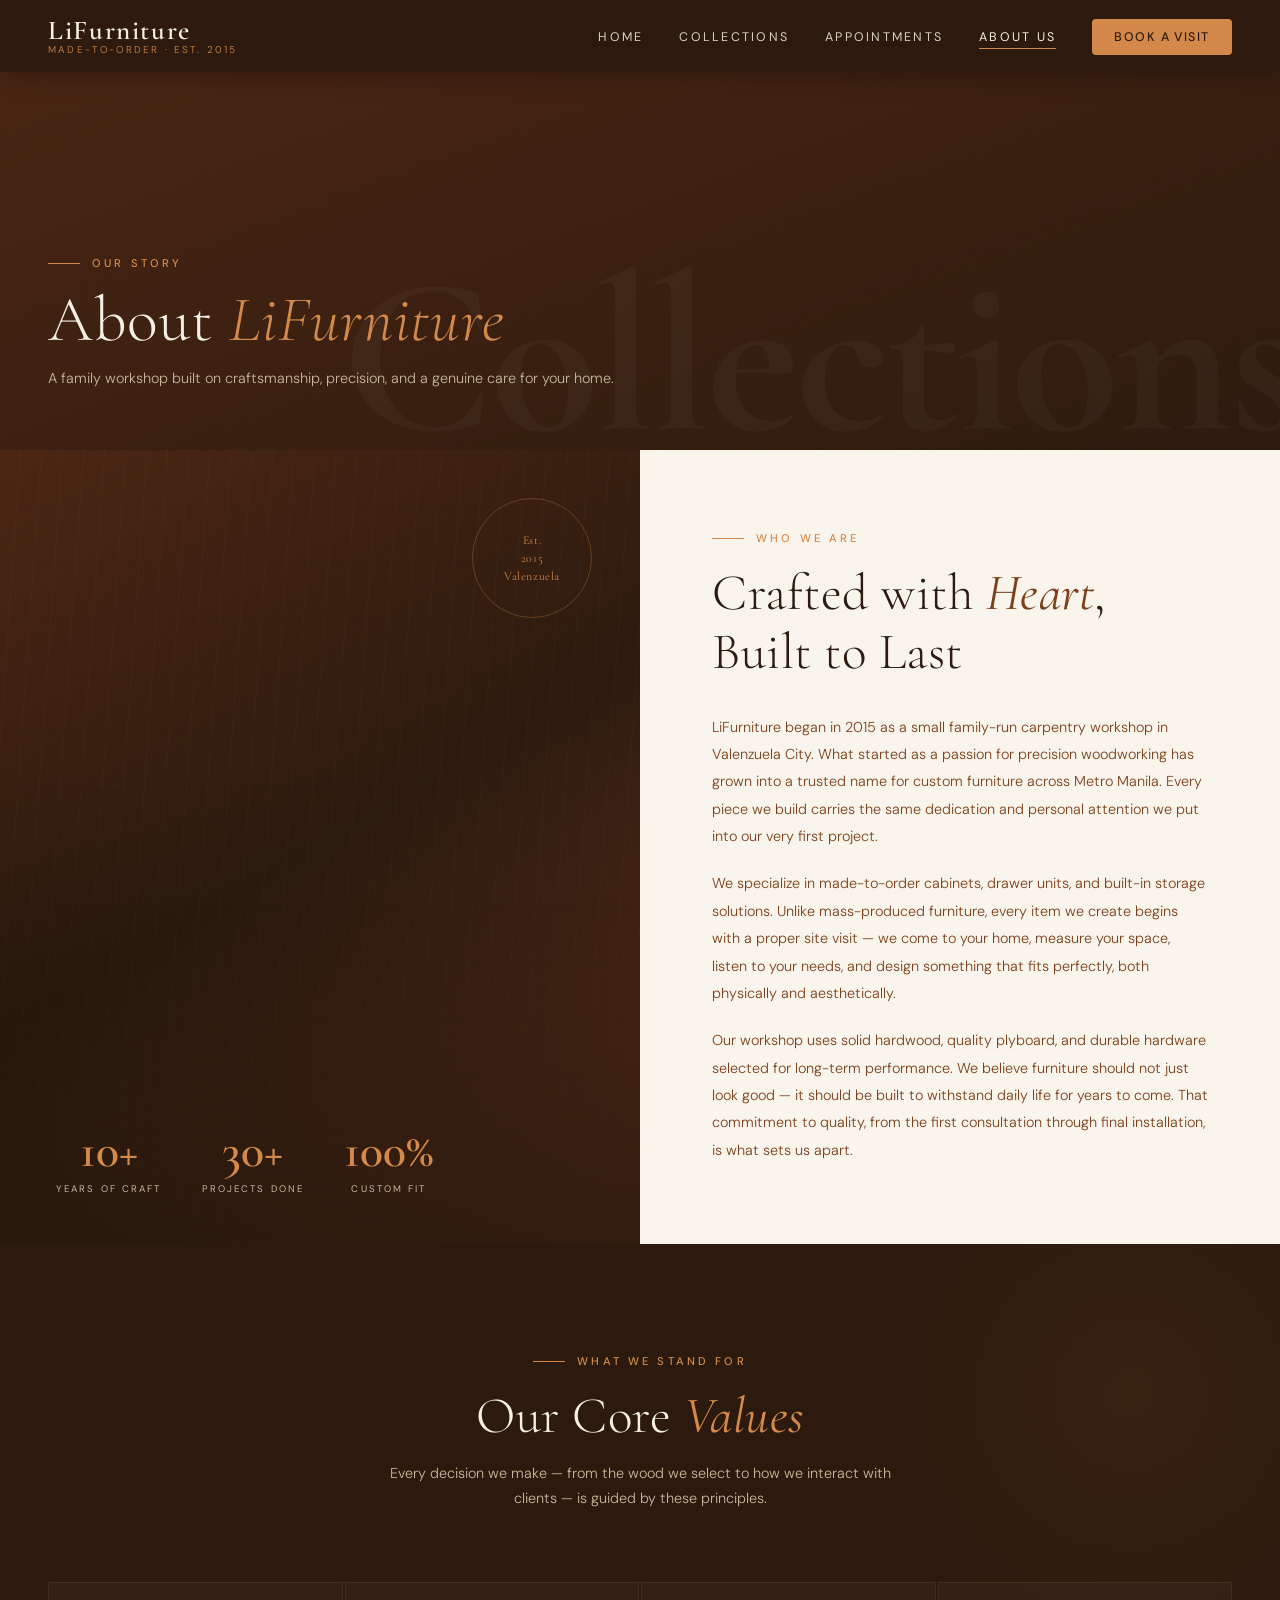
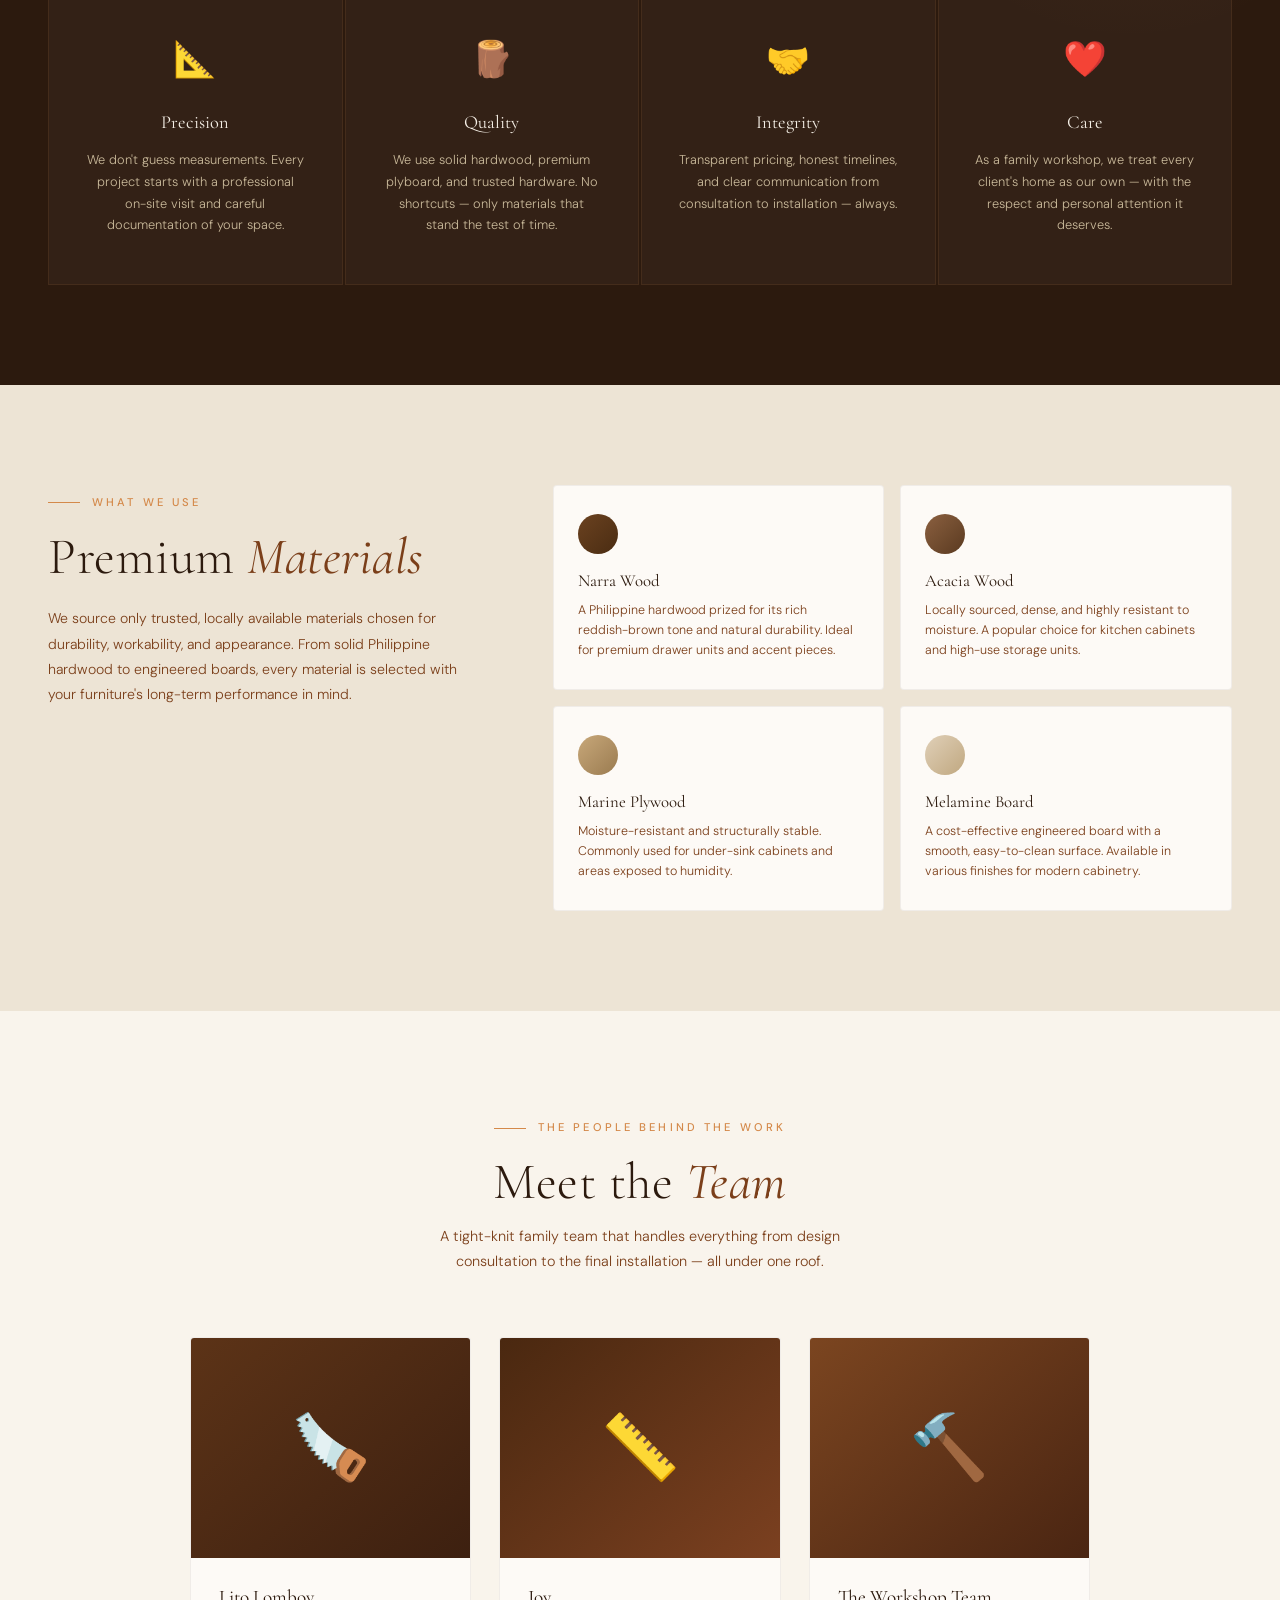
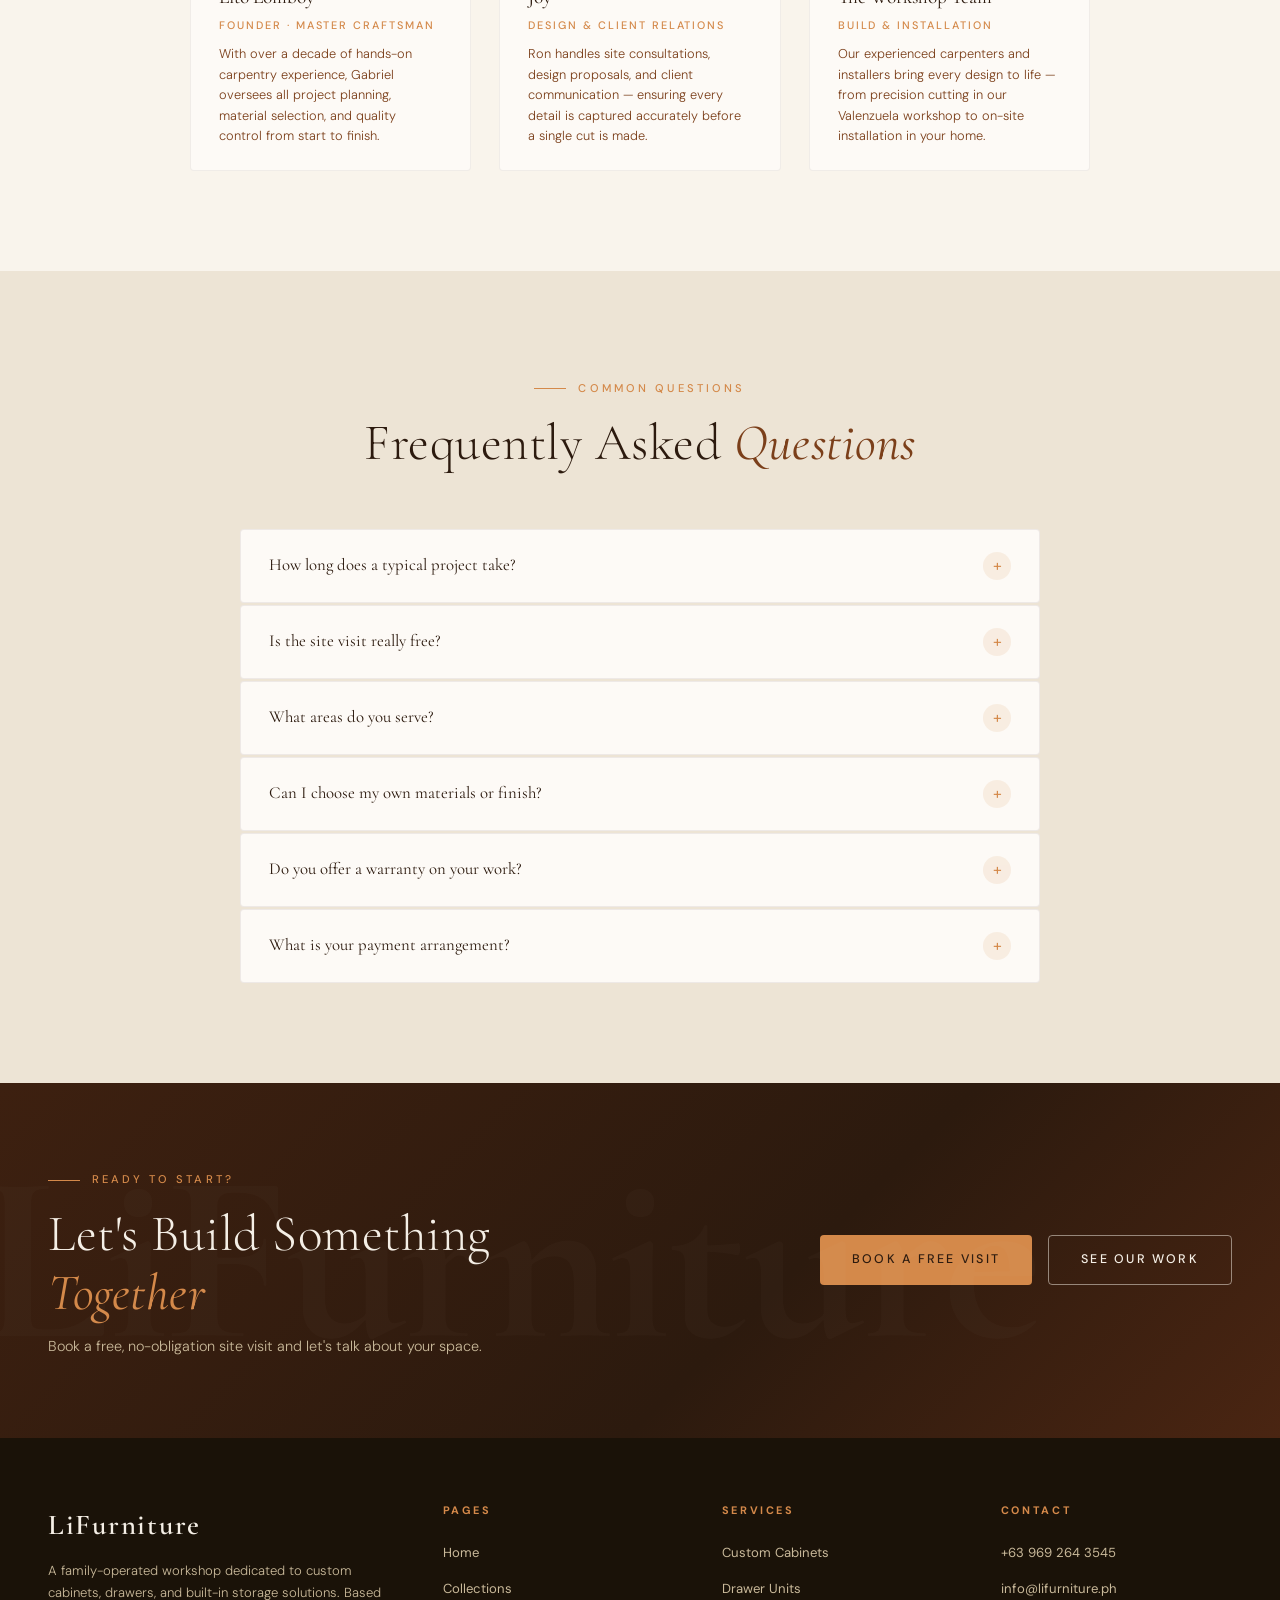
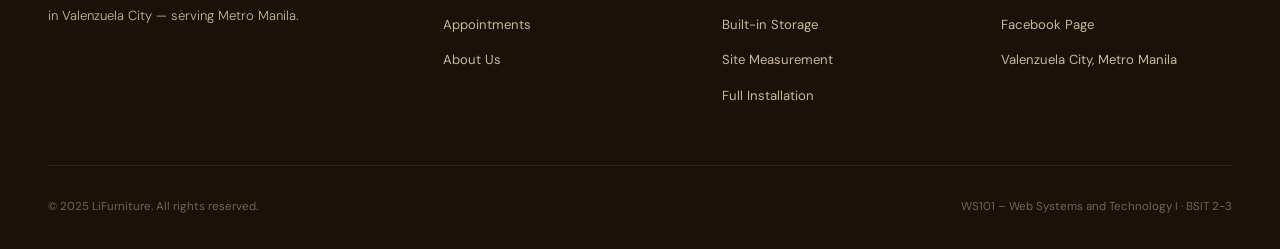
==== commit c74a4d09: "Update print statement from 'Hello' to 'Goodbye'" ====
--- a/about.html
+++ b/about.html
@@ -605,7 +605,7 @@
       <div class="team-card">
         <div class="team-avatar">🪚</div>
         <div class="team-info">
-          <h3>Gabriel M. Longboy</h3>
+          <h3>Lito Lomboy</h3>
           <p class="role">Founder · Master Craftsman</p>
           <p>With over a decade of hands-on carpentry experience, Gabriel oversees all project planning, material selection, and quality control from start to finish.</p>
         </div>
@@ -613,7 +613,7 @@
       <div class="team-card">
         <div class="team-avatar">📏</div>
         <div class="team-info">
-          <h3>Ron Hiel Galang</h3>
+          <h3>Joy</h3>
           <p class="role">Design & Client Relations</p>
           <p>Ron handles site consultations, design proposals, and client communication — ensuring every detail is captured accurately before a single cut is made.</p>
         </div>
@@ -789,4 +789,4 @@
     });
   </script>
 </body>
-</html>+</html>
--- a/style.css
+++ b/style.css
@@ -509,16 +509,25 @@
   min-height: 560px;
 }
 
+/* Support both real <img> and .card-img placeholder divs */
+.project-card > img,
 .project-card .card-img {
-  width: 100%; height: 100%;
+  width: 100%;
+  height: 100%;
   min-height: 260px;
+  object-fit: cover;
+  display: block;
   transition: transform 0.6s cubic-bezier(0.4, 0, 0.2, 1);
 }
 
-/* Simulated furniture images with CSS gradients */
+.project-card:first-child > img,
+.project-card:first-child .card-img {
+  min-height: 560px;
+}
+
+/* Gradient fallback for .card-img divs */
 .project-card:nth-child(1) .card-img {
   background: linear-gradient(160deg, #5C3317 0%, #3D2010 40%, #7B4520 70%, #4A2512 100%);
-  min-height: 560px;
 }
 .project-card:nth-child(2) .card-img {
   background: linear-gradient(140deg, #8B5E3C 0%, #5A3520 50%, #3D2010 100%);
@@ -527,21 +536,7 @@
   background: linear-gradient(140deg, #6B4226 0%, #4A2C15 50%, #2C1A0E 100%);
 }
 
-/* Wood grain lines on cards */
-.card-img::after {
-  content: '';
-  position: absolute;
-  inset: 0;
-  background-image: repeating-linear-gradient(
-    95deg,
-    transparent 0px,
-    transparent 24px,
-    rgba(255,255,255,0.03) 24px,
-    rgba(255,255,255,0.03) 25px
-  );
-  pointer-events: none;
-}
-
+.project-card:hover > img,
 .project-card:hover .card-img { transform: scale(1.05); }
 
 .card-overlay {
@@ -1070,6 +1065,9 @@
 /* ============================================================
    RESPONSIVE
    ============================================================ */
+/* ============================================================
+   TABLET (max 1024px)
+   ============================================================ */
 @media (max-width: 1024px) {
   .projects-grid { grid-template-columns: 1fr 1fr; }
   .project-card:first-child { grid-row: auto; min-height: auto; }
@@ -1078,10 +1076,14 @@
   .gallery-grid { grid-template-columns: 1fr 1fr; }
 }
 
+/* ============================================================
+   MOBILE (max 768px)
+   ============================================================ */
 @media (max-width: 768px) {
-  :root { --nav-h: 64px; }
-
-  .nav { padding: 0 24px; }
+  :root { --nav-h: 60px; }
+
+  /* ── Nav ── */
+  .nav { padding: 0 20px; }
   .nav-links { display: none; }
   .nav-links.open {
     display: flex;
@@ -1089,37 +1091,133 @@
     position: fixed;
     top: var(--nav-h); left: 0; right: 0;
     background: rgba(26,18,8,0.98);
-    padding: 32px 24px;
-    gap: 24px;
+    backdrop-filter: blur(12px);
+    padding: 28px 20px;
+    gap: 20px;
     border-top: 1px solid rgba(212,137,74,0.2);
+    z-index: 99;
+  }
+  .nav-links.open a { font-size: 0.9rem; padding: 4px 0; }
+  .nav-links.open .nav-cta {
+    text-align: center;
+    padding: 12px 20px !important;
+    margin-top: 4px;
   }
   .nav-toggle { display: flex; }
 
-  .hero { padding: 0 24px 60px; }
+  /* ── Hero ── */
+  .hero {
+    padding: 0 20px 40px;
+    min-height: 100svh; /* use svh to avoid mobile browser chrome issues */
+    align-items: center;
+    padding-top: var(--nav-h);
+  }
   .hero-badge { display: none; }
-  .hero-stats { position: static; margin-top: 40px; }
-  .stat-item { padding: 16px 20px; }
-
+  .hero-title { font-size: clamp(2.2rem, 9vw, 3.5rem); }
+  .hero-sub { font-size: 0.88rem; }
+  .hero-actions { flex-direction: column; gap: 12px; }
+  .hero-actions .btn { width: 100%; justify-content: center; }
+
+  /* Stats bar — stack under hero content, not absolutely positioned */
+  .hero-stats {
+    position: static;
+    display: flex;
+    flex-wrap: wrap;
+    justify-content: center;
+    background: rgba(26,18,8,0.7);
+    backdrop-filter: blur(8px);
+    border-top: 1px solid rgba(212,137,74,0.2);
+    margin-top: 32px;
+    width: 100%;
+  }
+  .stat-item { padding: 14px 20px; flex: 1; min-width: 90px; }
+  .stat-num { font-size: 1.5rem; }
+
+  .hero-scroll { display: none; }
+
+  /* ── Sections padding ── */
   .featured,
   .why-us,
   .process,
   .cta-banner,
-  .gallery { padding-left: 24px; padding-right: 24px; }
-
-  .projects-grid { grid-template-columns: 1fr; }
-  .project-card:first-child .card-img { min-height: 320px; }
-  .why-cards { grid-template-columns: 1fr; }
-  .process-steps { grid-template-columns: 1fr 1fr; }
+  .gallery { padding-left: 20px; padding-right: 20px; }
+  .featured { padding-top: 64px; padding-bottom: 64px; }
+  .why-us   { padding-top: 64px; padding-bottom: 64px; }
+  .process  { padding-top: 64px; padding-bottom: 64px; }
+
+  /* ── Featured projects ── */
+  .featured-header { flex-direction: column; align-items: flex-start; gap: 8px; }
+  .projects-grid { grid-template-columns: 1fr; gap: 16px; }
+  .project-card { min-height: 260px; }
+  .project-card img { height: 260px; object-fit: cover; }
+  .project-card:first-child { min-height: 300px; }
+  .project-card:first-child img { height: 300px; }
+  /* Always show overlay info on mobile (no hover) */
+  .card-overlay { transform: translateY(0) !important; }
+  .card-detail { opacity: 1 !important; transform: none !important; }
+
+  /* ── Why us ── */
+  .why-grid { grid-template-columns: 1fr; gap: 40px; }
+  .why-cards { grid-template-columns: 1fr; gap: 2px; }
+  .why-card { padding: 28px 24px; }
+
+  /* ── Process ── */
+  .process-steps { grid-template-columns: 1fr 1fr; gap: 32px 16px; }
   .process-steps::before { display: none; }
-
-  .cta-banner { flex-direction: column; text-align: center; }
-
-  .footer-top { grid-template-columns: 1fr; gap: 32px; }
-  .footer-bottom { flex-direction: column; gap: 8px; text-align: center; }
-
-  .featured-header { flex-direction: column; align-items: flex-start; gap: 12px; }
-  .filter-bar { padding: 0 24px; gap: 0; overflow-x: auto; }
-  .gallery-grid { grid-template-columns: 1fr; }
-  .page-hero { padding: 0 24px 48px; }
-  .page-hero::before { font-size: 6rem; }
-}
+  .step-dot { width: 40px; height: 40px; font-size: 1rem; }
+
+  /* ── CTA banner ── */
+  .cta-banner {
+    flex-direction: column;
+    text-align: center;
+    padding: 64px 20px;
+    gap: 28px;
+  }
+  .cta-banner > div { flex-direction: column; width: 100%; }
+  .cta-banner .btn { width: 100%; justify-content: center; }
+
+  /* ── Footer ── */
+  .footer { padding: 48px 20px 28px; }
+  .footer-top { grid-template-columns: 1fr; gap: 28px; margin-bottom: 24px; }
+  .footer-bottom { flex-direction: column; gap: 6px; text-align: center; font-size: 0.65rem; }
+
+  /* ── Page hero (inner pages) ── */
+  .page-hero { padding: 0 20px 40px; min-height: 40vh; }
+  .page-hero::before { font-size: 4rem; opacity: 0.5; }
+  .page-hero-title { font-size: clamp(2rem, 8vw, 3.5rem); }
+
+  /* ── Filter bar (collections) ── */
+  .filter-bar {
+    padding: 0 20px;
+    gap: 0;
+    overflow-x: auto;
+    -webkit-overflow-scrolling: touch;
+    scrollbar-width: none;
+  }
+  .filter-bar::-webkit-scrollbar { display: none; }
+  .filter-btn { white-space: nowrap; padding: 16px 14px; font-size: 0.68rem; }
+  .filter-count { white-space: nowrap; padding-left: 12px; }
+
+  /* ── Gallery grid (collections) ── */
+  .gallery { padding-top: 32px; padding-bottom: 64px; }
+  .gallery-grid { grid-template-columns: 1fr; gap: 16px; }
+  .gallery-card .img-wrap { height: 240px; }
+  /* Always show overlay on mobile */
+  .gallery-overlay { background: rgba(26,18,8,0.3) !important; }
+  .gallery-overlay .view-btn { opacity: 1 !important; transform: none !important; }
+
+  /* ── Buttons ── */
+  .btn { padding: 13px 24px; font-size: 0.76rem; }
+}
+
+/* ============================================================
+   SMALL PHONES (max 400px)
+   ============================================================ */
+@media (max-width: 400px) {
+  .hero-title { font-size: 2rem; }
+  .stat-item { padding: 12px 12px; }
+  .stat-num { font-size: 1.3rem; }
+  .process-steps { grid-template-columns: 1fr; }
+  .why-card .card-num { display: none; }
+  .filter-btn { padding: 14px 10px; font-size: 0.62rem; }
+}
